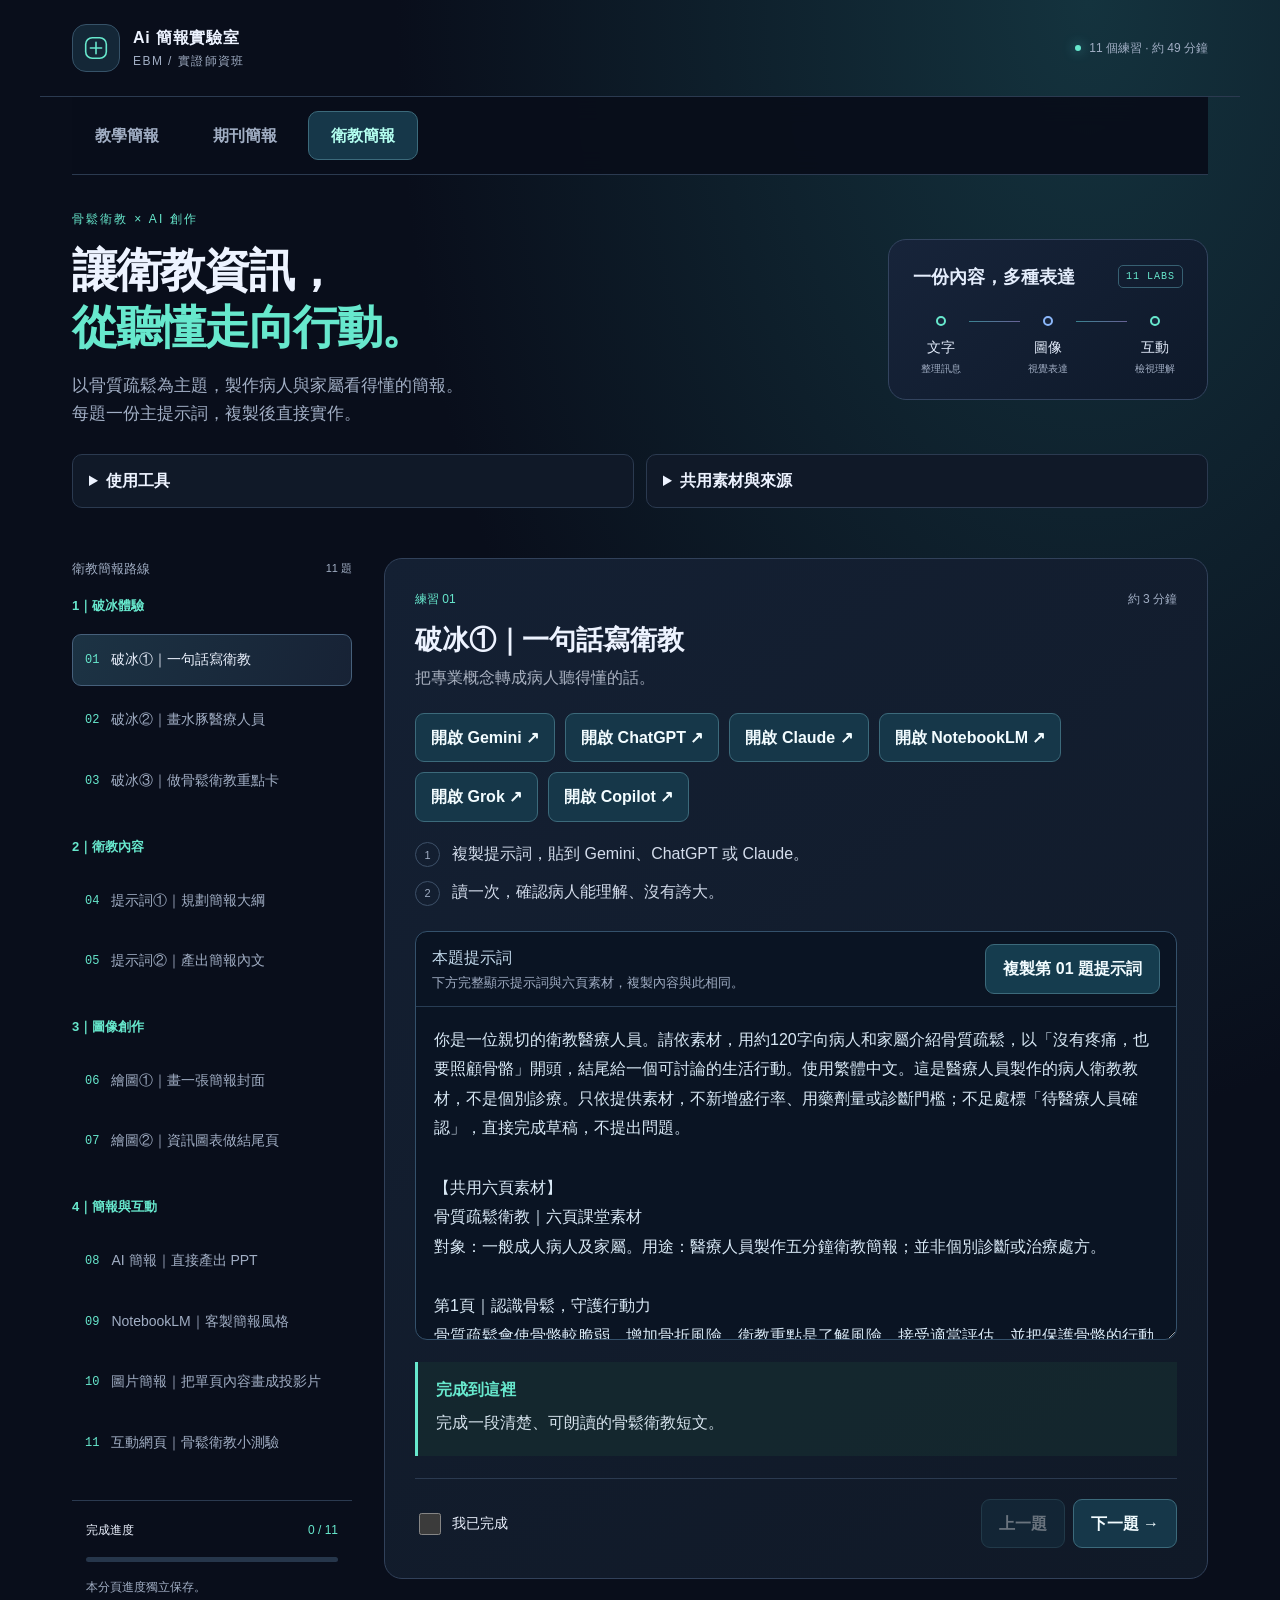
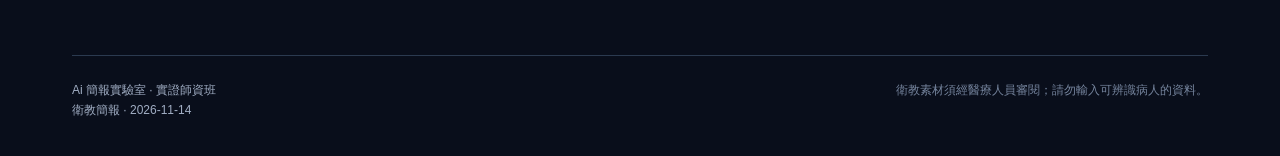
==== health.html @ d11ba2f1 "Add health education slides and rename site to Ai presentation lab" ====
<!doctype html><html lang="zh-Hant"><head><meta charset="utf-8"><meta name="viewport" content="width=device-width,initial-scale=1"><meta name="color-scheme" content="dark"><meta name="description" content="以骨質疏鬆為主題的衛教簡報實作：破冰、文字、繪圖、AI簡報、NotebookLM與互動網頁。"><title>衛教簡報｜Ai 簡報實驗室</title><link rel="icon" href="favicon.svg"><link rel="stylesheet" href="style.css?v=20261107-journal"></head><body><a class="skip" href="#lesson">跳到練習</a><header><a class="brand" href="index.html"><span class="brand-icon" aria-hidden="true"><svg viewBox="0 0 32 32" fill="none"><rect x="5" y="5" width="22" height="22" rx="7"/><path d="M16 10v12M10 16h12"/></svg></span><span>Ai 簡報實驗室<small>EBM / 實證師資班</small></span></a><span class="status"><span class="dot"></span>11 個練習 · 約 49 分鐘</span></header><main><nav class="course-tabs" aria-label="課程分頁"><a href="index.html">教學簡報</a><a href="journal.html">期刊簡報</a><a href="health.html" aria-current="page">衛教簡報</a></nav><section class="intro"><div><p class="eyebrow">骨鬆衛教 × AI 創作</p><h1>讓衛教資訊，<br><span>從聽懂走向行動。</span></h1><p class="lead">以骨質疏鬆為主題，製作病人與家屬看得懂的簡報。<br>每題一份主提示詞，複製後直接實作。</p></div><div class="route-art" aria-hidden="true"><div class="travel-top">一份內容，多種表達<span class="travel-tag">11 LABS</span></div><div class="travel-route"><span class="travel-stop"><i></i><b>文字</b><small>整理訊息</small></span><span class="travel-connector"></span><span class="travel-stop"><i></i><b>圖像</b><small>視覺表達</small></span><span class="travel-connector"></span><span class="travel-stop"><i></i><b>互動</b><small>檢視理解</small></span></div></div></section><section class="setup" aria-label="課前準備"><details><summary>使用工具</summary><div class="setup-body"><div class="tool-links"><a href="https://gemini.google.com/" target="_blank" rel="noopener noreferrer">Gemini ↗</a><a href="https://chatgpt.com/" target="_blank" rel="noopener noreferrer">ChatGPT ↗</a><a href="https://claude.ai/" target="_blank" rel="noopener noreferrer">Claude ↗</a><a href="https://notebooklm.google.com/" target="_blank" rel="noopener noreferrer">NotebookLM ↗</a><a href="https://grok.com/" target="_blank" rel="noopener noreferrer">Grok ↗</a><a href="https://copilot.microsoft.com/" target="_blank" rel="noopener noreferrer">Copilot ↗</a></div><p>先登入工具。圖片生成、PPTX 與簡報功能依工具及帳號而異，無法使用時可跟著講師示範。</p></div></details><details><summary>共用素材與來源</summary><div class="setup-body"><p>本課以醫療人員製作五分鐘骨鬆衛教簡報為情境。使用繁體中文與白話說明，共用素材供課堂練習，正式使用前請由醫療人員審閱。</p><button data-source>複製共用素材</button> <a href="骨鬆衛教六頁素材.txt" download>下載文字檔</a><details><summary>查看六頁素材</summary><pre id="sourceText"></pre></details><a href="https://www.hpa.gov.tw/Pages/Detail.aspx?nodeid=4878&amp;pid=19515" target="_blank" rel="noopener noreferrer">國民健康署：鞏固骨骼健康 ↗</a><br><a href="https://www.niams.nih.gov/health-topics/osteoporosis/diagnosis-treatment-and-steps-to-take" target="_blank" rel="noopener noreferrer">NIAMS：骨質疏鬆照護 ↗</a></div></details></section><div class="workspace"><aside><div class="list-head"><h2>衛教簡報路線</h2><span>11 題</span></div><nav id="lessons" aria-label="練習題目"></nav><div class="progress-box"><div><span>完成進度</span><strong id="progressText">0 / 11</strong></div><progress id="progress" max="11" value="0" aria-label="已完成題數"></progress><p>本分頁進度獨立保存。</p></div></aside><article id="lesson" tabindex="-1" aria-labelledby="lessonTitle"></article></div><footer><div>Ai 簡報實驗室 · 實證師資班<br>衛教簡報 · 2026-11-14</div><span>衛教素材須經醫療人員審閱；請勿輸入可辨識病人的資料。</span></footer></main><div id="toast" role="status" aria-live="polite"></div><dialog id="copyDialog"><h2>手動複製</h2><p>請全選下方內容，再複製到 AI 工具。</p><textarea id="manualCopy" readonly aria-label="待複製的提示詞"></textarea><button id="selectCopy">全選文字</button> <button id="closeCopy">關閉</button></dialog><dialog id="completionDialog" aria-labelledby="completionTitle" aria-describedby="completionMessage"><div class="celebration-particles" aria-hidden="true"></div><div class="completion-badge" aria-hidden="true">✓</div><p class="completion-label">全部練習完成</p><h2 id="completionTitle">恭喜你，完成 100%！</h2><p id="completionMessage">你已完成全部練習。</p><p class="completion-encouragement">把今天的成果帶進衛教，讓專業資訊更容易理解。</p><button id="closeCompletion" autofocus>太棒了！繼續探索</button></dialog><script src="health-course.js?v=20261114-health"></script><script src="app.js?v=20261114-health"></script></body></html>
---- style.css ----
:root{color-scheme:dark;--bg:#090e1b;--panel:#111b2c;--line:#2b3a50;--ink:#edf3ff;--muted:#a1aec4;--cyan:#62e5ee;--purple:#bca6fa}*{box-sizing:border-box}html{scroll-behavior:smooth}body{margin:0;background:radial-gradient(ellipse at 88% 0%,#1b2345 0,transparent 38%),var(--bg);color:var(--ink);font:16px/1.7 -apple-system,BlinkMacSystemFont,"Noto Sans TC","Microsoft JhengHei",sans-serif}button,input,textarea{font:inherit}button,a,summary{-webkit-tap-highlight-color:transparent}button,summary{cursor:pointer}a{color:var(--cyan);text-underline-offset:4px}button{border:1px solid #3c6a7b;background:#163749;color:#f2fcff;border-radius:9px;padding:10px 17px;font-weight:600}button:hover{background:#205067;border-color:var(--cyan)}button:disabled{opacity:.4;cursor:default}a:focus-visible,button:focus-visible,summary:focus-visible,textarea:focus-visible,input:focus-visible{outline:3px solid var(--cyan);outline-offset:4px}.skip{position:fixed;top:-100px;left:20px;z-index:20;background:var(--panel);padding:12px}.skip:focus{top:10px}header{max-width:1200px;margin:auto;padding:24px 32px;display:flex;align-items:center;justify-content:space-between;border-bottom:1px solid var(--line)}.brand{display:flex;align-items:center;gap:13px;text-decoration:none;color:var(--ink);font-weight:750;letter-spacing:.05em}.brand-icon{font-size:31px;color:var(--cyan);width:49px;height:49px;display:grid;place-items:center;background:#142737;border:1px solid #365268;border-radius:14px}.brand small{display:block;font-size:11px;color:var(--muted);font-weight:500;letter-spacing:.12em}.status{font-size:12px;color:var(--muted);display:flex;align-items:center;gap:8px}.dot{height:6px;width:6px;background:var(--cyan);border-radius:50%;box-shadow:0 0 12px #62e5ee99}main{max-width:1200px;margin:auto;padding:0 32px}.intro{display:flex;justify-content:space-between;align-items:center;padding:34px 0 25px;gap:20px}.eyebrow{color:var(--cyan);font-size:12px;letter-spacing:.18em;margin:0 0 12px}h1{font-size:clamp(30px,4vw,46px);line-height:1.25;letter-spacing:-.04em;margin:0 0 15px}h1 span{color:var(--cyan)}.lead{color:var(--muted);font-size:15px;margin:0}.route-art{width:320px;flex:0 0 320px;padding:22px 24px;border:1px solid #33445f;border-radius:18px;background:linear-gradient(140deg,#17243a,#0e192a)}.travel-top{display:flex;align-items:center;justify-content:space-between;color:#e4edfc;font-size:18px;font-weight:650}.travel-tag{font:10px/1.5 ui-monospace,monospace;letter-spacing:.1em;color:var(--cyan);border:1px solid #376072;border-radius:5px;padding:3px 7px}.travel-route{display:flex;align-items:flex-start;margin-top:24px}.travel-stop{display:flex;flex:0 0 56px;align-items:center;flex-direction:column}.travel-stop i{width:10px;height:10px;border:2px solid var(--cyan);border-radius:50%;background:#17243a}.travel-stop:nth-of-type(3) i{border-color:var(--purple)}.travel-stop b{font-size:14px;font-weight:500;margin-top:10px;color:#e4edfc}.travel-stop small{font-size:10px;color:var(--muted);white-space:nowrap}.travel-connector{height:1px;background:linear-gradient(90deg,#62e5ee80,#bca6fa80);flex:1;margin-top:5px}
.setup{display:grid;grid-template-columns:1fr 1fr;gap:12px;margin-bottom:24px;align-items:start}.setup>details{background:#101928;border:1px solid var(--line);border-radius:10px;padding:12px 16px}.setup summary{font-size:14px;font-weight:650}.setup summary>span{font-size:11px;display:inline-block;color:var(--muted);font-weight:400;margin-left:12px}.setup-body{font-size:14px;padding-top:8px}.setup-body p{color:var(--muted)}.tool-links{display:flex;gap:8px;flex-wrap:wrap}.tool-links a{border:1px solid var(--line);border-radius:7px;padding:7px 11px;text-decoration:none}.small{font-size:12px}.material-grid{display:grid;gap:16px}h3{font-size:15px}pre{white-space:pre-wrap;overflow-wrap:anywhere;font:14px/1.8 inherit;color:var(--muted)}.tabs{display:flex;gap:7px;padding:10px 0 14px;border-bottom:1px solid var(--line);overflow:auto}.tabs button{background:transparent;border-color:transparent;color:var(--muted);white-space:nowrap;padding:12px 16px}.tabs button small{font-size:10px;opacity:.8;margin-left:6px}.tabs button[aria-pressed=true]{color:var(--cyan);background:#163340;border-color:#376072}.workspace{display:grid;grid-template-columns:250px minmax(0,1fr);gap:32px;padding:26px 0 38px;align-items:start}.list-head{display:flex;align-items:center;justify-content:space-between;margin-bottom:15px}.list-head h2{font-size:13px;margin:0;color:var(--muted);font-weight:500}.list-head span{font-size:11px;color:var(--muted)}#lessons{display:grid;gap:8px}#lessons button{text-align:left;display:flex;align-items:flex-start;gap:12px;padding:14px 12px;border:1px solid transparent;background:transparent;color:var(--muted);font-size:14px;line-height:1.5;font-weight:500}#lessons button[aria-current=step]{background:linear-gradient(110deg,#1c3344,#172235);border-color:#46607b;color:var(--ink)}.num{font:12px/1.8 ui-monospace,monospace;color:var(--cyan);padding-top:1px}.done-mark{margin-left:auto;color:var(--cyan)}.progress-box{margin-top:30px;padding:19px 14px;border-top:1px solid var(--line)}.progress-box>div{display:flex;justify-content:space-between;font-size:12px}.progress-box strong{color:var(--cyan);font-weight:500}progress{width:100%;height:5px;border:0;margin-top:12px;accent-color:var(--cyan);border-radius:5px;overflow:hidden}progress::-webkit-progress-bar{background:#26364b}progress::-webkit-progress-value{background:var(--cyan)}.progress-box p{color:var(--muted);font-size:12px;margin:10px 0 0}article{background:linear-gradient(145deg,#142033,#101927);border:1px solid #31415a;border-radius:18px;padding:30px;min-width:0;scroll-margin-top:22px}article:focus{outline:none}.meta{display:flex;justify-content:space-between;font-size:12px;color:var(--cyan);gap:10px}.meta span:last-child{color:var(--muted)}article h2{font-size:26px;line-height:1.45;margin:12px 0 4px}.learning-point{margin:0 0 22px;color:#aab2c1;font-size:14px}.steps{padding:0;list-style:none;display:grid;gap:11px;margin-bottom:25px;counter-reset:step}.steps li{font-size:14px;display:flex;gap:12px;align-items:baseline;color:#d4ddec;counter-increment:step}.steps li:before{content:counter(step);border:1px solid #3d5068;color:var(--muted);border-radius:50%;flex:0 0 23px;height:23px;display:grid;place-items:center;font-size:11px}.prompt{border:1px solid #34516b;border-radius:12px;overflow:hidden;background:#0a1423}.prompt-head{padding:12px 16px;border-bottom:1px solid #283d54;display:flex;align-items:center;justify-content:space-between;gap:10px}.prompt-head label{font-size:13px;color:#c3daec}.prompt-head label small{display:block;font-size:10px;color:var(--muted);font-weight:400}.prompt-head button{font-size:13px;white-space:nowrap;background:#153c4e}.prompt textarea{width:100%;border:0;display:block;background:transparent;color:#d9e9f6;padding:18px;resize:vertical;line-height:1.9;font-size:14px;min-height:170px;max-height:500px}.prompt textarea:focus{outline-offset:-4px}.tip{padding:14px 16px;border-left:2px solid var(--purple);color:#b9c5d8;background:#24233a66;font-size:13px;margin:18px 0}.extra{margin:18px 0;font-size:14px}.extra p{color:var(--muted)}.checks{border:0;padding:0;margin:23px 0;display:grid;gap:8px}.checks legend{font-size:13px;margin-bottom:10px;color:var(--cyan)}.checks label{font-size:13px;color:#c3ccdc;display:flex;gap:9px;align-items:baseline}input[type=checkbox]{accent-color:var(--cyan);width:16px;height:16px}.lesson-bottom{border-top:1px solid var(--line);padding-top:20px;display:flex;justify-content:space-between;gap:12px;flex-wrap:wrap}.finish{font-size:14px;display:flex;align-items:center;gap:8px}.actions{display:flex;gap:8px}.quiet{background:transparent;border-color:var(--line);color:var(--muted);font-size:12px}.end-note{font-size:14px;color:var(--cyan)}footer{padding:24px 0 36px;border-top:1px solid var(--line);display:flex;gap:20px;align-items:flex-start;font-size:12px;color:var(--muted);flex-wrap:wrap}footer>div{margin-right:auto}footer span{color:#75849d}footer details{max-width:510px}footer details a{display:block;margin:8px 0}footer p{line-height:1.8}#toast{position:fixed;bottom:22px;left:50%;transform:translateX(-50%);background:#d2f6f4;color:#102c30;border-radius:9px;padding:10px 20px;box-shadow:0 6px 30px #0007;font-size:14px;z-index:10;max-width:90%;opacity:0;pointer-events:none}#toast.show{opacity:1}dialog{background:var(--panel);color:var(--ink);border:1px solid var(--line);border-radius:15px;width:min(650px,92vw);padding:24px}dialog::backdrop{background:#000b}dialog textarea{width:100%;height:260px;background:var(--bg);color:var(--ink);border:1px solid var(--line);padding:14px;margin-bottom:14px}@media(max-width:760px){header{padding:17px 20px}.status{display:none}main{padding:0 20px}.intro{padding:28px 0}.route-art{display:none}.setup{grid-template-columns:1fr}.workspace{grid-template-columns:1fr;gap:16px;padding-top:16px}.tabs button{padding:10px 12px}.tabs small{display:none}.progress-box{display:none}#lessons{display:flex;overflow-x:auto;gap:8px;padding-bottom:5px}#lessons button{min-width:175px;font-size:12px;padding:10px}.list-head{margin-bottom:8px}article{padding:22px 18px}article h2{font-size:23px}.prompt-head{padding:10px}.lesson-bottom{align-items:center}footer{gap:15px}.setup summary>span{font-size:10px}}@media(max-width:420px){.route-art{display:none}h1{font-size:32px}.prompt-head label small{max-width:125px}.setup summary>span{display:block;margin:3px 0 0 16px}}@media(prefers-reduced-motion:reduce){html{scroll-behavior:auto}}
/* Keep horizontal lesson navigation inside narrow screens. */
.workspace>aside{min-width:0}.steps li{overflow-wrap:anywhere}footer details{min-width:0;overflow-wrap:anywhere}@media(max-width:760px){.workspace{grid-template-columns:minmax(0,1fr)}.prompt-head{flex-wrap:wrap}}

.brand-icon{flex:0 0 48px;width:48px;height:48px;line-height:1}.brand-icon svg{display:block;width:30px;height:30px;stroke:currentColor;stroke-width:1.7;stroke-linecap:round;stroke-linejoin:round}

.practice-blocks{display:grid;gap:14px;margin:20px 0}.practice-block{padding:18px;border:1px solid #46516d;border-radius:12px;background:#1c2337}.practice-block h3{margin:0 0 8px;font-size:18px}.practice-block p{color:var(--muted);margin:6px 0 12px}.practice-prompt{white-space:pre-wrap;color:#d9e9f6;font-size:16px;line-height:1.9;margin-bottom:14px}.practice-block button{min-height:48px}.prompt textarea{font-size:16px}.extra p{white-space:pre-wrap}

.icebreaker-tools{margin:18px 0 24px;padding:18px;border:1px solid #34516b;border-radius:12px;background:#101c2d}.icebreaker-tools h3{margin:0 0 12px;font-size:18px}.icebreaker-tools>div{display:flex;flex-wrap:wrap;gap:12px}.icebreaker-tools a{display:inline-flex;align-items:center;justify-content:center;min-height:48px;padding:10px 18px;border:1px solid #3c6a7b;border-radius:9px;background:#163749;color:#f2fcff;text-decoration:none;font-size:18px;font-weight:600}.icebreaker-tools a:hover{background:#205067;border-color:var(--cyan)}.icebreaker-tools p{margin:12px 0 0;font-size:15px;color:var(--muted)}@media(max-width:420px){.icebreaker-tools a{width:100%}}
:root{--cyan:#67e8cd;--purple:#8bb7fa}body{background:radial-gradient(ellipse at 85% 0%,#14333e 0,transparent 45%),#090e1b}.workspace{grid-template-columns:280px minmax(0,1fr)}.lead{font-size:17px}.learning-point{font-size:16px}.steps li{font-size:16px}.prompt textarea{font-size:16px;line-height:1.85;min-height:300px;max-height:600px}.prompt-head label small{font-size:13px;max-width:320px}.prompt-head label{font-size:16px}.prompt-head button{font-size:16px;min-height:48px}.launch-links{display:flex;gap:10px;flex-wrap:wrap;margin:18px 0}.launch-links a{background:#163749;border:1px solid #3c6a7b;color:#f2fcff;padding:10px 15px;min-height:48px;border-radius:9px;text-decoration:none;font-weight:600}.launch-links a:hover{background:#205067}.finish-target{border-left:3px solid var(--cyan);padding:14px 18px;background:#17313288;margin:22px 0}.finish-target strong{color:var(--cyan)}.finish-target p{margin:6px 0;color:#d6e3ed}.source-action{display:flex;align-items:center;gap:14px;flex-wrap:wrap;margin:18px 0}.source-action span{color:var(--muted);font-size:14px}#sourceText{font-family:inherit;font-size:15px;max-height:380px;overflow:auto}.setup summary{font-size:16px}.brand small{font-size:12px}.finish input{width:22px;height:22px}.actions button{min-height:44px}.prompt-head{flex-wrap:wrap}.travel-top{gap:12px}.travel-tag{white-space:nowrap}article h2{font-size:27px}@media(max-width:760px){.workspace{grid-template-columns:minmax(0,1fr)}#lessons button{min-width:215px;font-size:15px}.progress-box{display:block;margin-top:8px;padding:10px}.progress-box p{display:none}.meta{font-size:13px}.prompt-head button{width:100%}.prompt-head label small{max-width:none}.lesson-bottom .actions{width:100%;justify-content:space-between}}

/* Completion celebration: finite animation, with a static reduced-motion view. */
#completionDialog{width:min(520px,92vw);max-height:90dvh;overflow:auto;text-align:center;padding:40px 28px;border:1px solid #67e8cd88;background:radial-gradient(circle at 50% 0%,#204b51,#101b2d 65%);box-shadow:0 0 70px #67e8cd22}
#completionDialog::backdrop{background:#030812d9}
#completionDialog h2{font-size:clamp(24px,5vw,32px);margin:12px 0;color:#f3fffc}
.completion-badge{display:grid;place-items:center;width:80px;height:80px;margin:0 auto 20px;border:2px solid var(--cyan);border-radius:50%;font-size:44px;color:var(--cyan);background:#143d3e}
.completion-label{color:var(--cyan);letter-spacing:3px;font-size:14px}.completion-encouragement{color:#abbdd0}#completionDialog p{line-height:1.8}#closeCompletion{margin-top:16px;min-height:48px;background:#67e8cd;color:#09242c;font-weight:700;border:0;padding:12px 24px;border-radius:10px}
.celebration-particles{position:absolute;inset:0;overflow:hidden;pointer-events:none;border-radius:inherit}.celebration-particles i{position:absolute;left:var(--x);top:-15px;width:7px;height:14px;background:var(--color);opacity:0;animation:celebrate-fall 2.4s var(--delay) ease-out both}
@keyframes celebrate-fall{0%{opacity:0;transform:translateY(0) rotate(0)}15%{opacity:1}100%{opacity:0;transform:translateY(460px) rotate(var(--turn))}}
@media(prefers-reduced-motion:reduce){.celebration-particles{display:none}}
/* Two course pages share a navigation and retain independent progress. */
.course-tabs{position:sticky;top:0;z-index:5;display:flex;gap:8px;padding:14px 0;background:#090e1bf5;border-bottom:1px solid var(--line);backdrop-filter:blur(12px)}
.course-tabs a{display:inline-flex;align-items:center;justify-content:center;min-height:48px;padding:10px 22px;border-radius:10px;color:var(--muted);text-decoration:none;font-weight:700;border:1px solid transparent}
.course-tabs a[aria-current="page"]{background:#163749;color:#b3fff0;border-color:#3c6a7b}.course-tabs a:hover{color:#fff;background:#162b3e}
article{scroll-margin-top:90px}.lesson-group{color:var(--cyan);font-size:13px;font-weight:700;margin:20px 0 9px}.lesson-group:first-child{margin-top:0}
.journal-handoff{padding:18px 22px;background:#142a34;border:1px solid #315362;border-radius:12px;margin-bottom:20px}.journal-handoff strong{color:#dcfaf5}.journal-handoff p{margin:5px 0 0;color:var(--muted)}
.tool-directory{display:grid;grid-template-columns:repeat(2,minmax(0,1fr));gap:12px;margin:24px 0}.tool-directory a{display:flex;flex-direction:column;gap:6px;padding:18px;background:#142737;border:1px solid #365268;border-radius:12px;text-decoration:none;color:var(--ink)}.tool-directory a:hover{border-color:var(--cyan);background:#19394a}.tool-directory strong{display:flex;justify-content:space-between;font-size:18px}.tool-directory a>span{color:var(--muted);font-size:14px}.tool-directory strong span{color:var(--cyan)}
@media(max-width:760px){.course-tabs{margin:0 -20px;padding:10px 20px}.course-tabs a{flex:1;padding:10px 8px;font-size:15px}.lesson-group{display:none}article{scroll-margin-top:80px}.journal-handoff{padding:15px}.tool-directory{grid-template-columns:1fr}.tool-directory a{padding:14px 16px}}
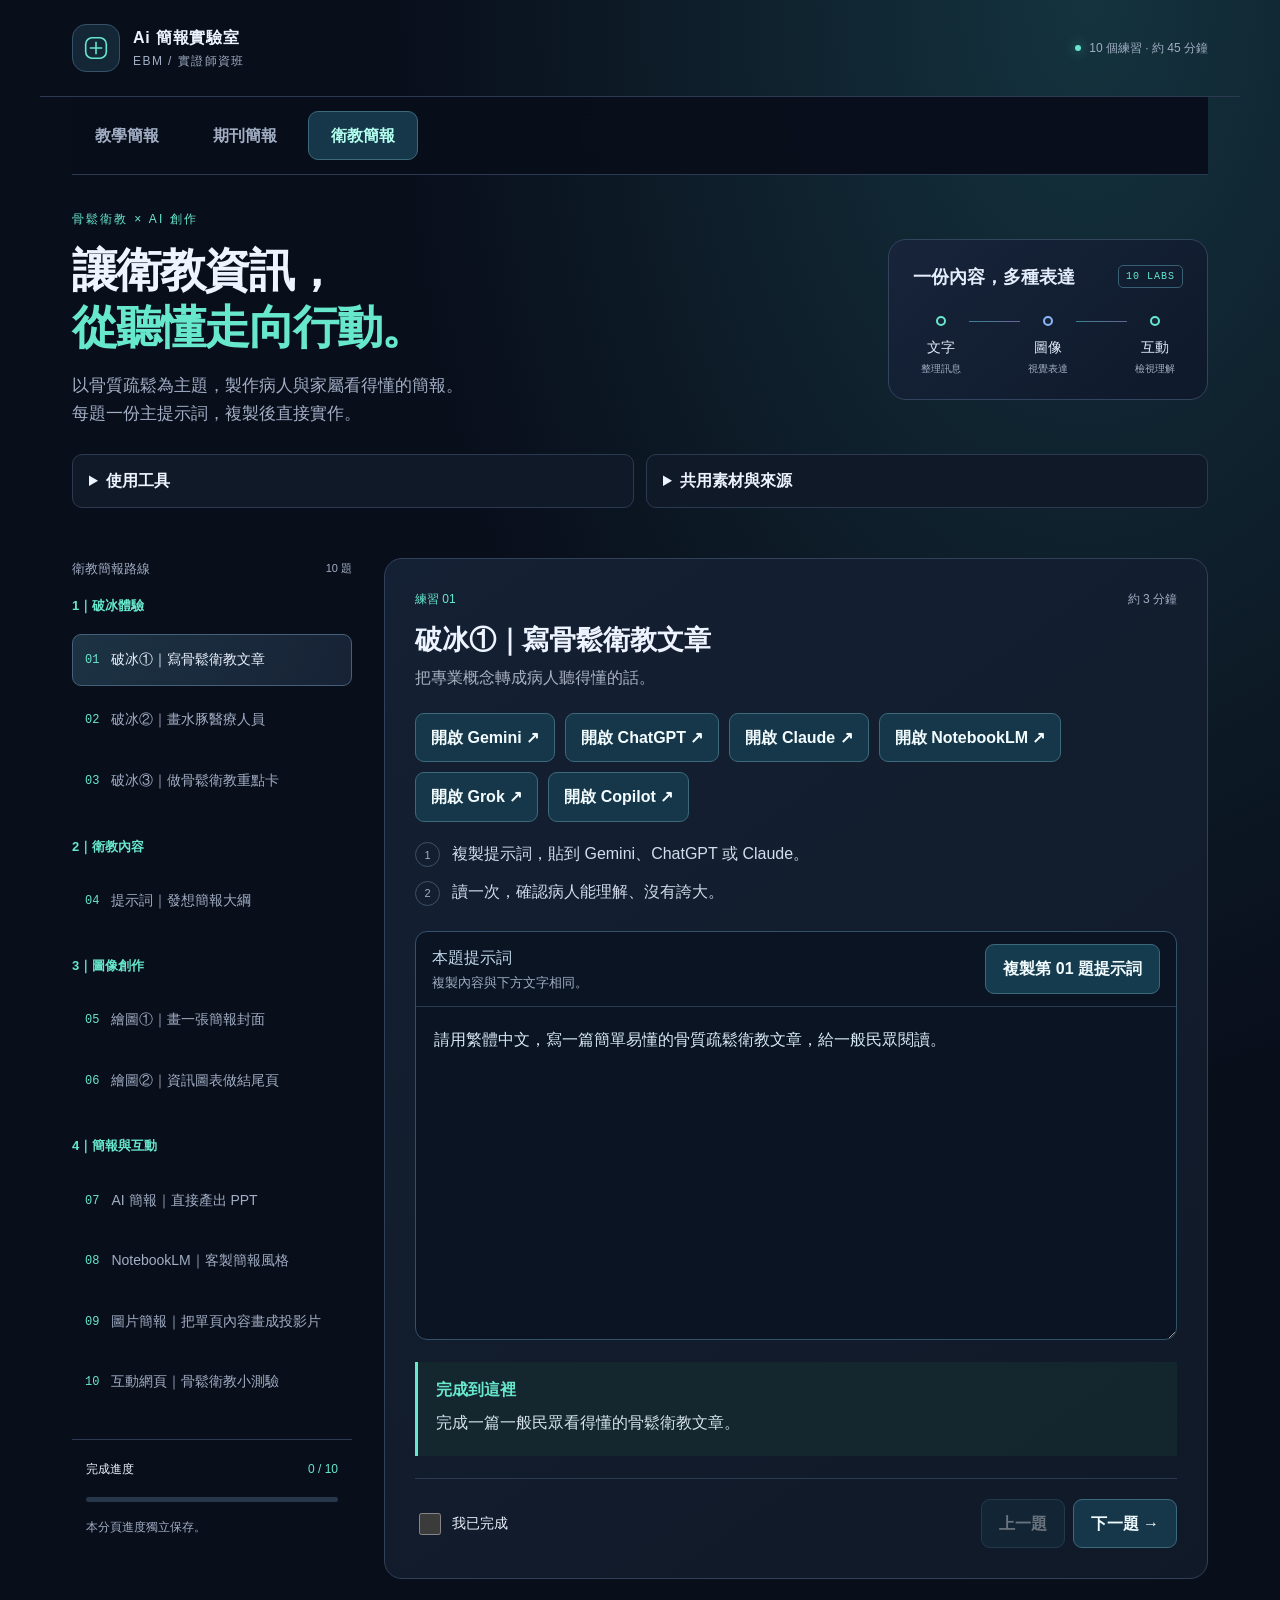
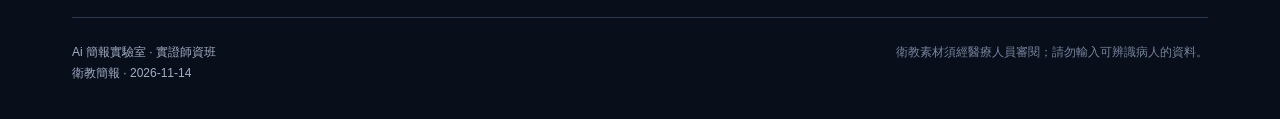
==== commit 7e32f1f1: "Simplify health prompts and remove standalone content exercise" ====
--- a/health.html
+++ b/health.html
@@ -1 +1 @@
-<!doctype html><html lang="zh-Hant"><head><meta charset="utf-8"><meta name="viewport" content="width=device-width,initial-scale=1"><meta name="color-scheme" content="dark"><meta name="description" content="以骨質疏鬆為主題的衛教簡報實作：破冰、文字、繪圖、AI簡報、NotebookLM與互動網頁。"><title>衛教簡報｜Ai 簡報實驗室</title><link rel="icon" href="favicon.svg"><link rel="stylesheet" href="style.css?v=20261107-journal"></head><body><a class="skip" href="#lesson">跳到練習</a><header><a class="brand" href="index.html"><span class="brand-icon" aria-hidden="true"><svg viewBox="0 0 32 32" fill="none"><rect x="5" y="5" width="22" height="22" rx="7"/><path d="M16 10v12M10 16h12"/></svg></span><span>Ai 簡報實驗室<small>EBM / 實證師資班</small></span></a><span class="status"><span class="dot"></span>11 個練習 · 約 49 分鐘</span></header><main><nav class="course-tabs" aria-label="課程分頁"><a href="index.html">教學簡報</a><a href="journal.html">期刊簡報</a><a href="health.html" aria-current="page">衛教簡報</a></nav><section class="intro"><div><p class="eyebrow">骨鬆衛教 × AI 創作</p><h1>讓衛教資訊，<br><span>從聽懂走向行動。</span></h1><p class="lead">以骨質疏鬆為主題，製作病人與家屬看得懂的簡報。<br>每題一份主提示詞，複製後直接實作。</p></div><div class="route-art" aria-hidden="true"><div class="travel-top">一份內容，多種表達<span class="travel-tag">11 LABS</span></div><div class="travel-route"><span class="travel-stop"><i></i><b>文字</b><small>整理訊息</small></span><span class="travel-connector"></span><span class="travel-stop"><i></i><b>圖像</b><small>視覺表達</small></span><span class="travel-connector"></span><span class="travel-stop"><i></i><b>互動</b><small>檢視理解</small></span></div></div></section><section class="setup" aria-label="課前準備"><details><summary>使用工具</summary><div class="setup-body"><div class="tool-links"><a href="https://gemini.google.com/" target="_blank" rel="noopener noreferrer">Gemini ↗</a><a href="https://chatgpt.com/" target="_blank" rel="noopener noreferrer">ChatGPT ↗</a><a href="https://claude.ai/" target="_blank" rel="noopener noreferrer">Claude ↗</a><a href="https://notebooklm.google.com/" target="_blank" rel="noopener noreferrer">NotebookLM ↗</a><a href="https://grok.com/" target="_blank" rel="noopener noreferrer">Grok ↗</a><a href="https://copilot.microsoft.com/" target="_blank" rel="noopener noreferrer">Copilot ↗</a></div><p>先登入工具。圖片生成、PPTX 與簡報功能依工具及帳號而異，無法使用時可跟著講師示範。</p></div></details><details><summary>共用素材與來源</summary><div class="setup-body"><p>本課以醫療人員製作五分鐘骨鬆衛教簡報為情境。使用繁體中文與白話說明，共用素材供課堂練習，正式使用前請由醫療人員審閱。</p><button data-source>複製共用素材</button> <a href="骨鬆衛教六頁素材.txt" download>下載文字檔</a><details><summary>查看六頁素材</summary><pre id="sourceText"></pre></details><a href="https://www.hpa.gov.tw/Pages/Detail.aspx?nodeid=4878&amp;pid=19515" target="_blank" rel="noopener noreferrer">國民健康署：鞏固骨骼健康 ↗</a><br><a href="https://www.niams.nih.gov/health-topics/osteoporosis/diagnosis-treatment-and-steps-to-take" target="_blank" rel="noopener noreferrer">NIAMS：骨質疏鬆照護 ↗</a></div></details></section><div class="workspace"><aside><div class="list-head"><h2>衛教簡報路線</h2><span>11 題</span></div><nav id="lessons" aria-label="練習題目"></nav><div class="progress-box"><div><span>完成進度</span><strong id="progressText">0 / 11</strong></div><progress id="progress" max="11" value="0" aria-label="已完成題數"></progress><p>本分頁進度獨立保存。</p></div></aside><article id="lesson" tabindex="-1" aria-labelledby="lessonTitle"></article></div><footer><div>Ai 簡報實驗室 · 實證師資班<br>衛教簡報 · 2026-11-14</div><span>衛教素材須經醫療人員審閱；請勿輸入可辨識病人的資料。</span></footer></main><div id="toast" role="status" aria-live="polite"></div><dialog id="copyDialog"><h2>手動複製</h2><p>請全選下方內容，再複製到 AI 工具。</p><textarea id="manualCopy" readonly aria-label="待複製的提示詞"></textarea><button id="selectCopy">全選文字</button> <button id="closeCopy">關閉</button></dialog><dialog id="completionDialog" aria-labelledby="completionTitle" aria-describedby="completionMessage"><div class="celebration-particles" aria-hidden="true"></div><div class="completion-badge" aria-hidden="true">✓</div><p class="completion-label">全部練習完成</p><h2 id="completionTitle">恭喜你，完成 100%！</h2><p id="completionMessage">你已完成全部練習。</p><p class="completion-encouragement">把今天的成果帶進衛教，讓專業資訊更容易理解。</p><button id="closeCompletion" autofocus>太棒了！繼續探索</button></dialog><script src="health-course.js?v=20261114-health"></script><script src="app.js?v=20261114-health"></script></body></html>
+<!doctype html><html lang="zh-Hant"><head><meta charset="utf-8"><meta name="viewport" content="width=device-width,initial-scale=1"><meta name="color-scheme" content="dark"><meta name="description" content="以骨質疏鬆為主題的衛教簡報實作：破冰、文字、繪圖、AI簡報、NotebookLM與互動網頁。"><title>衛教簡報｜Ai 簡報實驗室</title><link rel="icon" href="favicon.svg"><link rel="stylesheet" href="style.css?v=20261107-journal"></head><body><a class="skip" href="#lesson">跳到練習</a><header><a class="brand" href="index.html"><span class="brand-icon" aria-hidden="true"><svg viewBox="0 0 32 32" fill="none"><rect x="5" y="5" width="22" height="22" rx="7"/><path d="M16 10v12M10 16h12"/></svg></span><span>Ai 簡報實驗室<small>EBM / 實證師資班</small></span></a><span class="status"><span class="dot"></span>10 個練習 · 約 45 分鐘</span></header><main><nav class="course-tabs" aria-label="課程分頁"><a href="index.html">教學簡報</a><a href="journal.html">期刊簡報</a><a href="health.html" aria-current="page">衛教簡報</a></nav><section class="intro"><div><p class="eyebrow">骨鬆衛教 × AI 創作</p><h1>讓衛教資訊，<br><span>從聽懂走向行動。</span></h1><p class="lead">以骨質疏鬆為主題，製作病人與家屬看得懂的簡報。<br>每題一份主提示詞，複製後直接實作。</p></div><div class="route-art" aria-hidden="true"><div class="travel-top">一份內容，多種表達<span class="travel-tag">10 LABS</span></div><div class="travel-route"><span class="travel-stop"><i></i><b>文字</b><small>整理訊息</small></span><span class="travel-connector"></span><span class="travel-stop"><i></i><b>圖像</b><small>視覺表達</small></span><span class="travel-connector"></span><span class="travel-stop"><i></i><b>互動</b><small>檢視理解</small></span></div></div></section><section class="setup" aria-label="課前準備"><details><summary>使用工具</summary><div class="setup-body"><div class="tool-links"><a href="https://gemini.google.com/" target="_blank" rel="noopener noreferrer">Gemini ↗</a><a href="https://chatgpt.com/" target="_blank" rel="noopener noreferrer">ChatGPT ↗</a><a href="https://claude.ai/" target="_blank" rel="noopener noreferrer">Claude ↗</a><a href="https://notebooklm.google.com/" target="_blank" rel="noopener noreferrer">NotebookLM ↗</a><a href="https://grok.com/" target="_blank" rel="noopener noreferrer">Grok ↗</a><a href="https://copilot.microsoft.com/" target="_blank" rel="noopener noreferrer">Copilot ↗</a></div><p>先登入工具。圖片生成、PPTX 與簡報功能依工具及帳號而異，無法使用時可跟著講師示範。</p></div></details><details><summary>共用素材與來源</summary><div class="setup-body"><p>本課以醫療人員製作五分鐘骨鬆衛教簡報為情境。使用繁體中文與白話說明，共用素材供課堂練習，正式使用前請由醫療人員審閱。</p><button data-source>複製共用素材</button> <a href="骨鬆衛教六頁素材.txt" download>下載文字檔</a><details><summary>查看六頁素材</summary><pre id="sourceText"></pre></details><a href="https://www.hpa.gov.tw/Pages/Detail.aspx?nodeid=4878&amp;pid=19515" target="_blank" rel="noopener noreferrer">國民健康署：鞏固骨骼健康 ↗</a><br><a href="https://www.niams.nih.gov/health-topics/osteoporosis/diagnosis-treatment-and-steps-to-take" target="_blank" rel="noopener noreferrer">NIAMS：骨質疏鬆照護 ↗</a></div></details></section><div class="workspace"><aside><div class="list-head"><h2>衛教簡報路線</h2><span>10 題</span></div><nav id="lessons" aria-label="練習題目"></nav><div class="progress-box"><div><span>完成進度</span><strong id="progressText">0 / 10</strong></div><progress id="progress" max="10" value="0" aria-label="已完成題數"></progress><p>本分頁進度獨立保存。</p></div></aside><article id="lesson" tabindex="-1" aria-labelledby="lessonTitle"></article></div><footer><div>Ai 簡報實驗室 · 實證師資班<br>衛教簡報 · 2026-11-14</div><span>衛教素材須經醫療人員審閱；請勿輸入可辨識病人的資料。</span></footer></main><div id="toast" role="status" aria-live="polite"></div><dialog id="copyDialog"><h2>手動複製</h2><p>請全選下方內容，再複製到 AI 工具。</p><textarea id="manualCopy" readonly aria-label="待複製的提示詞"></textarea><button id="selectCopy">全選文字</button> <button id="closeCopy">關閉</button></dialog><dialog id="completionDialog" aria-labelledby="completionTitle" aria-describedby="completionMessage"><div class="celebration-particles" aria-hidden="true"></div><div class="completion-badge" aria-hidden="true">✓</div><p class="completion-label">全部練習完成</p><h2 id="completionTitle">恭喜你，完成 100%！</h2><p id="completionMessage">你已完成全部練習。</p><p class="completion-encouragement">把今天的成果帶進衛教，讓專業資訊更容易理解。</p><button id="closeCompletion" autofocus>太棒了！繼續探索</button></dialog><script src="health-course.js?v=20261114-simple"></script><script src="app.js?v=20261114-health"></script></body></html>
